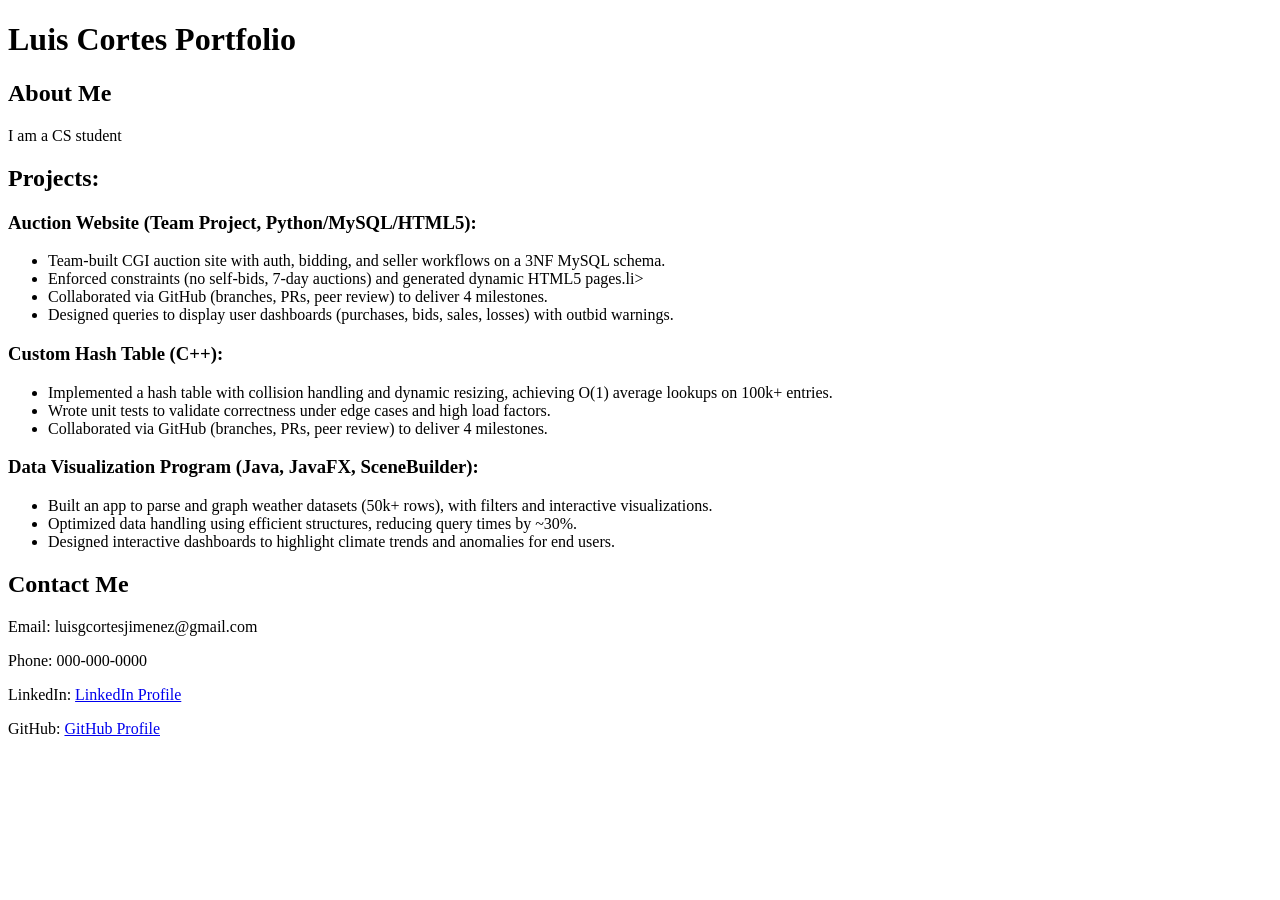
==== index.html @ 553fd43e "Remove README.md file from the repository" ====
<!-- Basic HTML Structure -->
<!DOCTYPE html>
<html lang="en">
  <head>
    <meta charset="UTF-8">
    <meta name="viewport" content="width=device-width, initial-scale=1.0">
    <title>Luis Cortes Portfolio</title>
  </head>
  <body>
    <h1>Luis Cortes Portfolio</h1>
    <h2>About Me</h2>
    <p>I am a CS student</p>
    <!-- Projects -->
    <h2>Projects:</h2>
    <h3>Auction Website (Team Project, Python/MySQL/HTML5):</h3>
    <ul>
        <li>Team-built CGI auction site with auth, bidding, and seller workflows on a 3NF MySQL schema.</li>
        <li>Enforced constraints (no self-bids, 7-day auctions) and generated dynamic HTML5 pages.li>
        <li>Collaborated via GitHub (branches, PRs, peer review) to deliver 4 milestones.</li>
        <li>Designed queries to display user dashboards (purchases, bids, sales, losses) with outbid warnings.</li>
      </ul>

    <h3>Custom Hash Table (C++):</h3>
    <ul>
        <li>Implemented a hash table with collision handling and dynamic resizing, achieving O(1) average lookups on 100k+
            entries.</li>
        <li>Wrote unit tests to validate correctness under edge cases and high load factors.</li>
        <li>Collaborated via GitHub (branches, PRs, peer review) to deliver 4 milestones.</li>
      </ul>
    
    <h3>Data Visualization Program (Java, JavaFX, SceneBuilder):</h3>
    <ul>
        <li>Built an app to parse and graph weather datasets (50k+ rows), with filters and interactive visualizations.</li>
        <li>Optimized data handling using efficient structures, reducing query times by ~30%.</li>
        <li>Designed interactive dashboards to highlight climate trends and anomalies for end users.</li>
      </ul>

    <!-- Contact Information -->
    <h2>Contact Me</h2>
    <p>Email: luisgcortesjimenez@gmail.com</p>
    <p>Phone: 000-000-0000</p>
    <p>LinkedIn: <a href="https://www.linkedin.com/in/luiscortesjimenez">LinkedIn Profile</a></p>
    <p>GitHub: <a href="https://github.com/luiscortesjimenez">GitHub Profile</a></p>
  </body>
</html>
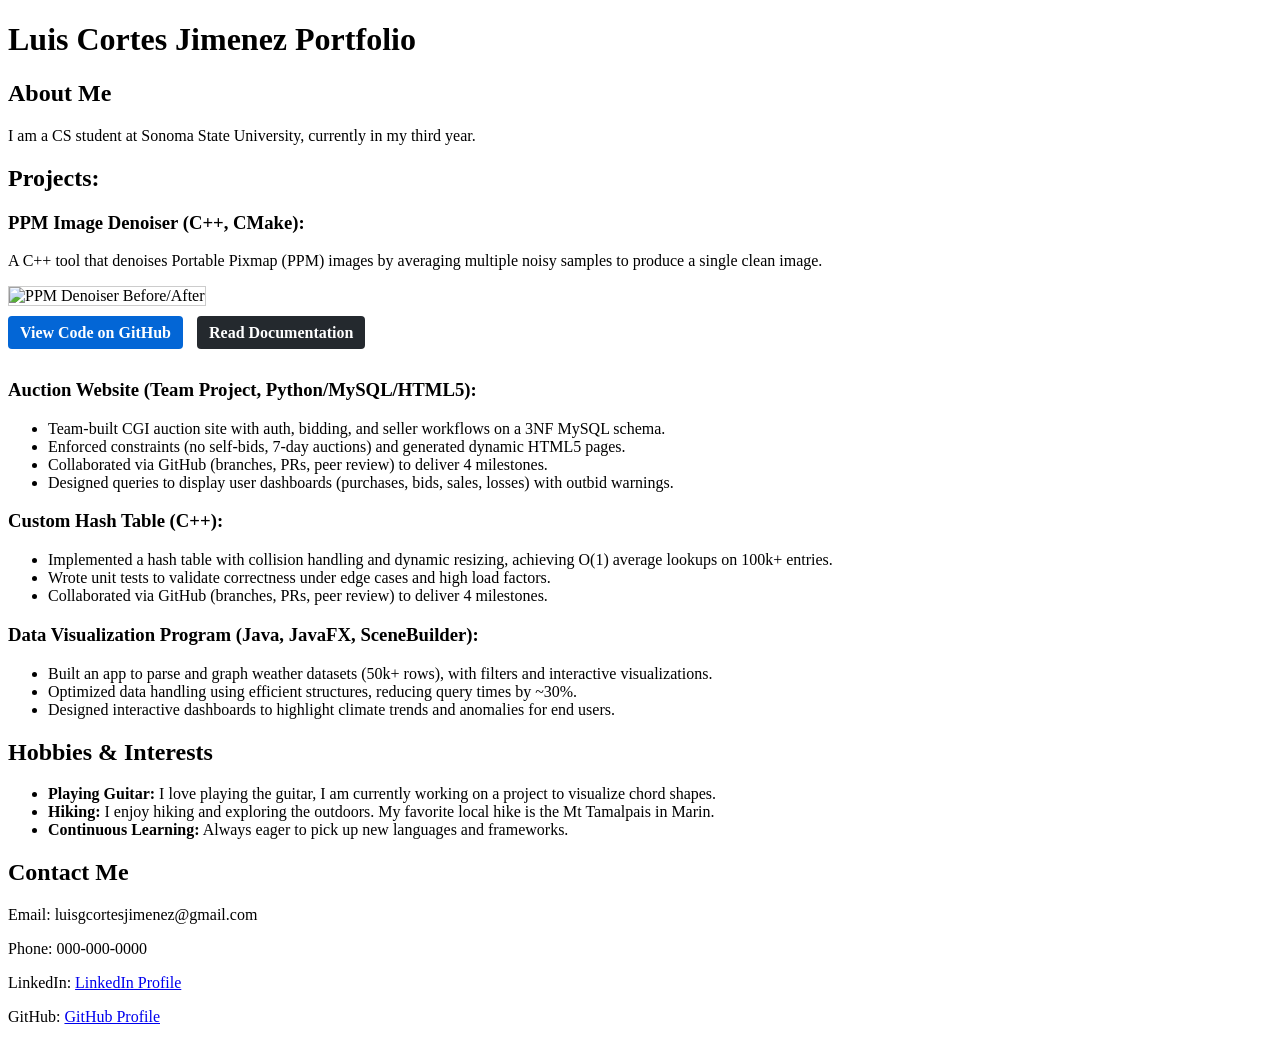
==== commit 9762ee22: "Update index.html" ====
--- a/index.html
+++ b/index.html
@@ -7,15 +7,24 @@
     <title>Luis Cortes Portfolio</title>
   </head>
   <body>
-    <h1>Luis Cortes Portfolio</h1>
+    <h1>Luis Cortes Jimenez Portfolio</h1>
     <h2>About Me</h2>
-    <p>I am a CS student</p>
+    <p>I am a CS student at Sonoma State University, currently in my third year.</p>
     <!-- Projects -->
     <h2>Projects:</h2>
+
+    <h3>PPM Image Denoiser (C++, CMake):</h3>
+    <p>A C++ tool that denoises Portable Pixmap (PPM) images by averaging multiple noisy samples to produce a single clean image.</p>
+    <!-- Placeholder for Before/After screenshot -->
+    <img src="https://via.placeholder.com/400x200?text=Before/After+PPM+Denoiser" alt="PPM Denoiser Before/After" style="max-width: 100%; height: auto; border: 1px solid #ccc;">
+    <br><br>
+    <a href="https://github.com/luiscortesjimenez/PPM_Denoiser" style="padding: 8px 12px; background-color: #0366d6; color: white; text-decoration: none; border-radius: 4px; font-weight: bold;">View Code on GitHub</a>
+    <a href="https://github.com/luiscortesjimenez/PPM_Denoiser#readme" style="padding: 8px 12px; background-color: #24292e; color: white; text-decoration: none; border-radius: 4px; font-weight: bold; margin-left: 10px;">Read Documentation</a>
+    <br><br>
     <h3>Auction Website (Team Project, Python/MySQL/HTML5):</h3>
     <ul>
         <li>Team-built CGI auction site with auth, bidding, and seller workflows on a 3NF MySQL schema.</li>
-        <li>Enforced constraints (no self-bids, 7-day auctions) and generated dynamic HTML5 pages.li>
+        <li>Enforced constraints (no self-bids, 7-day auctions) and generated dynamic HTML5 pages.</li>
         <li>Collaborated via GitHub (branches, PRs, peer review) to deliver 4 milestones.</li>
         <li>Designed queries to display user dashboards (purchases, bids, sales, losses) with outbid warnings.</li>
       </ul>
@@ -35,6 +44,14 @@
         <li>Designed interactive dashboards to highlight climate trends and anomalies for end users.</li>
       </ul>
 
+    <!-- Hobbies & Interests -->
+    <h2>Hobbies & Interests</h2>
+    <ul>
+      <li><strong>Playing Guitar:</strong> I love playing the guitar, I am currently working on a project to visualize chord shapes.</li>
+      <li><strong>Hiking:</strong> I enjoy hiking and exploring the outdoors. My favorite local hike is the Mt Tamalpais in Marin.</li>
+      <li><strong>Continuous Learning:</strong> Always eager to pick up new languages and frameworks.</li>
+    </ul>
+
     <!-- Contact Information -->
     <h2>Contact Me</h2>
     <p>Email: luisgcortesjimenez@gmail.com</p>
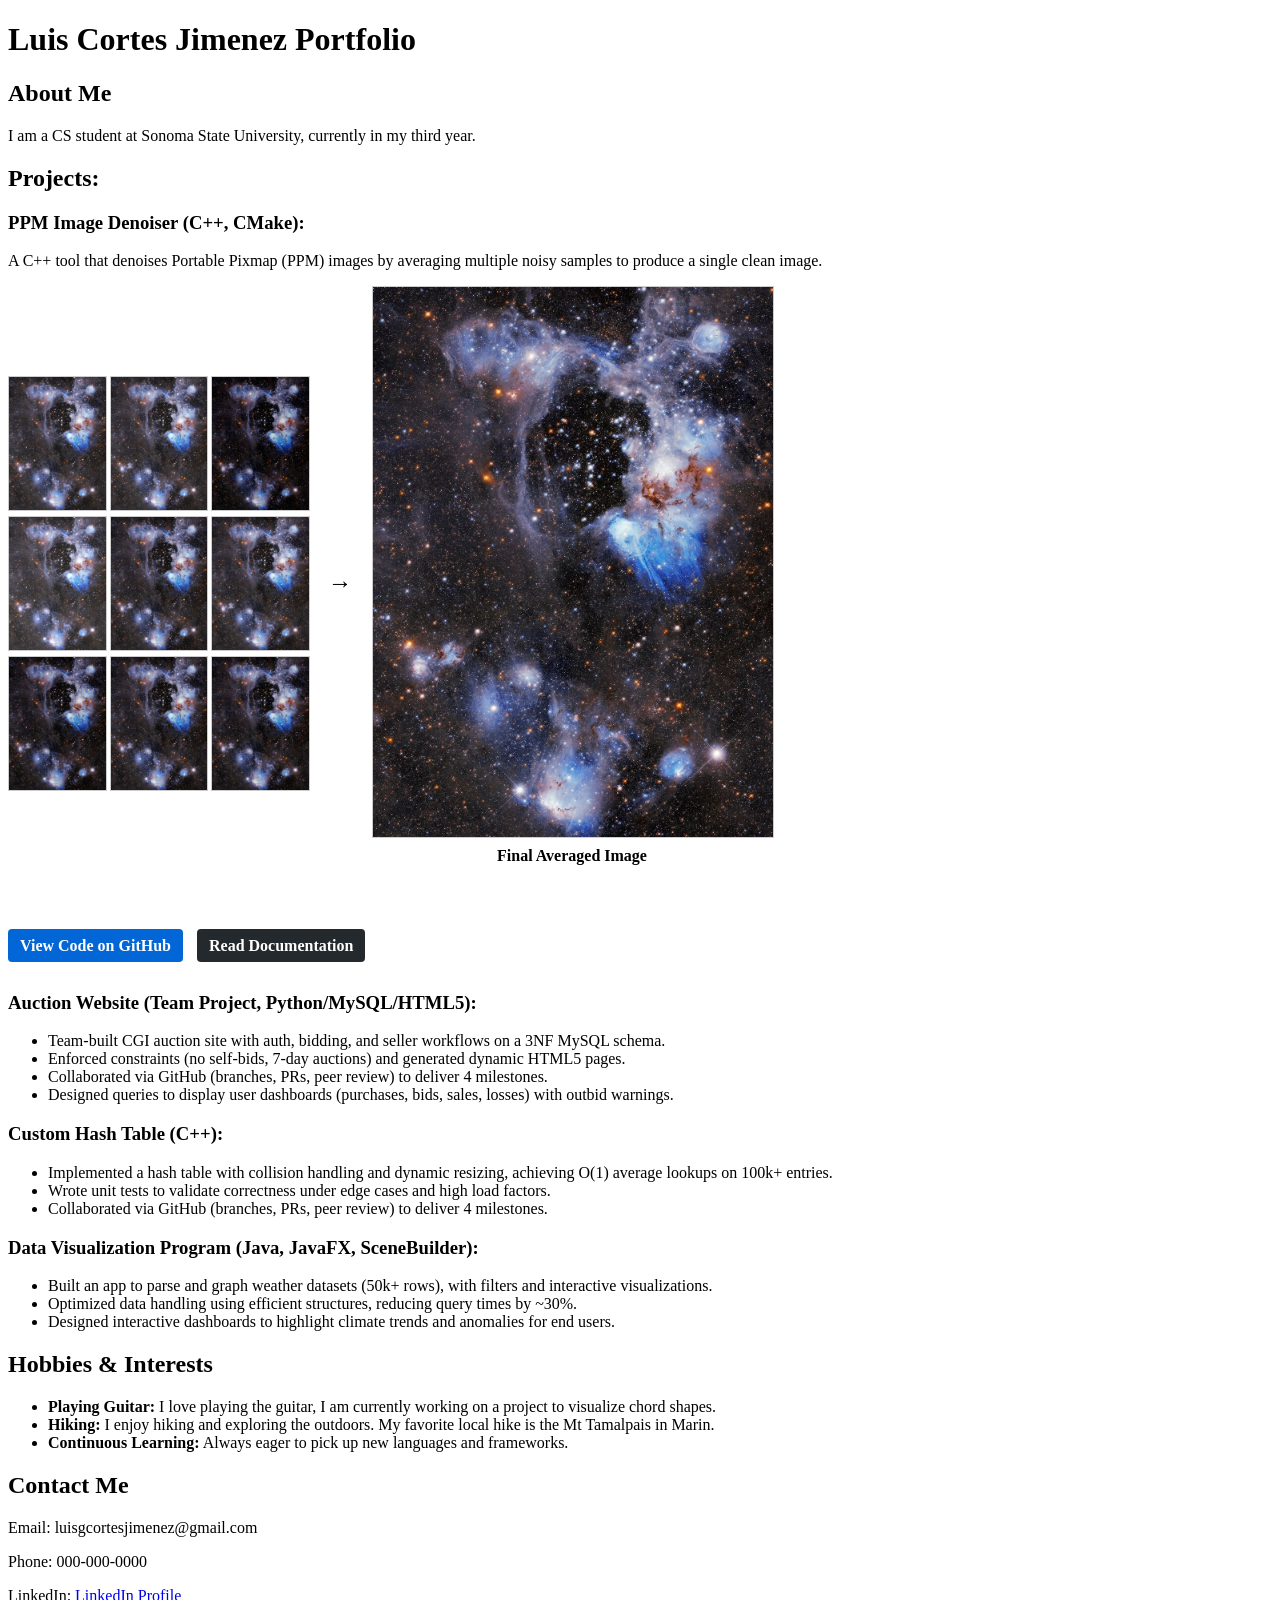
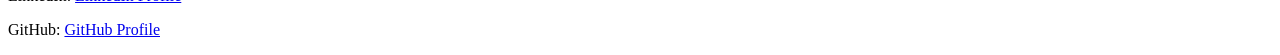
==== commit 68402769: "feat: add visual showcase for PPM Denoiser project" ====
--- a/index.html
+++ b/index.html
@@ -15,8 +15,30 @@
 
     <h3>PPM Image Denoiser (C++, CMake):</h3>
     <p>A C++ tool that denoises Portable Pixmap (PPM) images by averaging multiple noisy samples to produce a single clean image.</p>
-    <!-- Placeholder for Before/After screenshot -->
-    <img src="https://via.placeholder.com/400x200?text=Before/After+PPM+Denoiser" alt="PPM Denoiser Before/After" style="max-width: 100%; height: auto; border: 1px solid #ccc;">
+    <!-- CSS Grid for 9 Noisy Images & 1 Clean Image -->
+    <div style="display: flex; flex-wrap: wrap; gap: 20px; align-items: center; margin-bottom: 20px;">
+      <!-- 3x3 Grid of Noisy Images -->
+      <div style="display: grid; grid-template-columns: repeat(3, 1fr); gap: 5px; max-width: 300px;">
+        <img src="assets/noisy1.png" alt="Noisy 1" style="width: 100%; border: 1px solid #ccc;">
+        <img src="assets/noisy2.png" alt="Noisy 2" style="width: 100%; border: 1px solid #ccc;">
+        <img src="assets/noisy3.png" alt="Noisy 3" style="width: 100%; border: 1px solid #ccc;">
+        <img src="assets/noisy4.png" alt="Noisy 4" style="width: 100%; border: 1px solid #ccc;">
+        <img src="assets/noisy5.png" alt="Noisy 5" style="width: 100%; border: 1px solid #ccc;">
+        <img src="assets/noisy6.png" alt="Noisy 6" style="width: 100%; border: 1px solid #ccc;">
+        <img src="assets/noisy7.png" alt="Noisy 7" style="width: 100%; border: 1px solid #ccc;">
+        <img src="assets/noisy8.png" alt="Noisy 8" style="width: 100%; border: 1px solid #ccc;">
+        <img src="assets/noisy9.png" alt="Noisy 9" style="width: 100%; border: 1px solid #ccc;">
+      </div>
+      
+      <!-- Arrow indicating process -->
+      <div style="font-size: 24px; font-weight: bold;">&#8594;</div>
+
+      <!-- Final Clean Image -->
+      <div style="max-width: 400px; text-align: center;">
+        <img src="assets/clean.png" alt="Final Clean Image" style="width: 100%; border: 1px solid #ccc;">
+        <p style="margin-top: 5px; font-weight: bold;">Final Averaged Image</p>
+      </div>
+    </div>
     <br><br>
     <a href="https://github.com/luiscortesjimenez/PPM_Denoiser" style="padding: 8px 12px; background-color: #0366d6; color: white; text-decoration: none; border-radius: 4px; font-weight: bold;">View Code on GitHub</a>
     <a href="https://github.com/luiscortesjimenez/PPM_Denoiser#readme" style="padding: 8px 12px; background-color: #24292e; color: white; text-decoration: none; border-radius: 4px; font-weight: bold; margin-left: 10px;">Read Documentation</a>
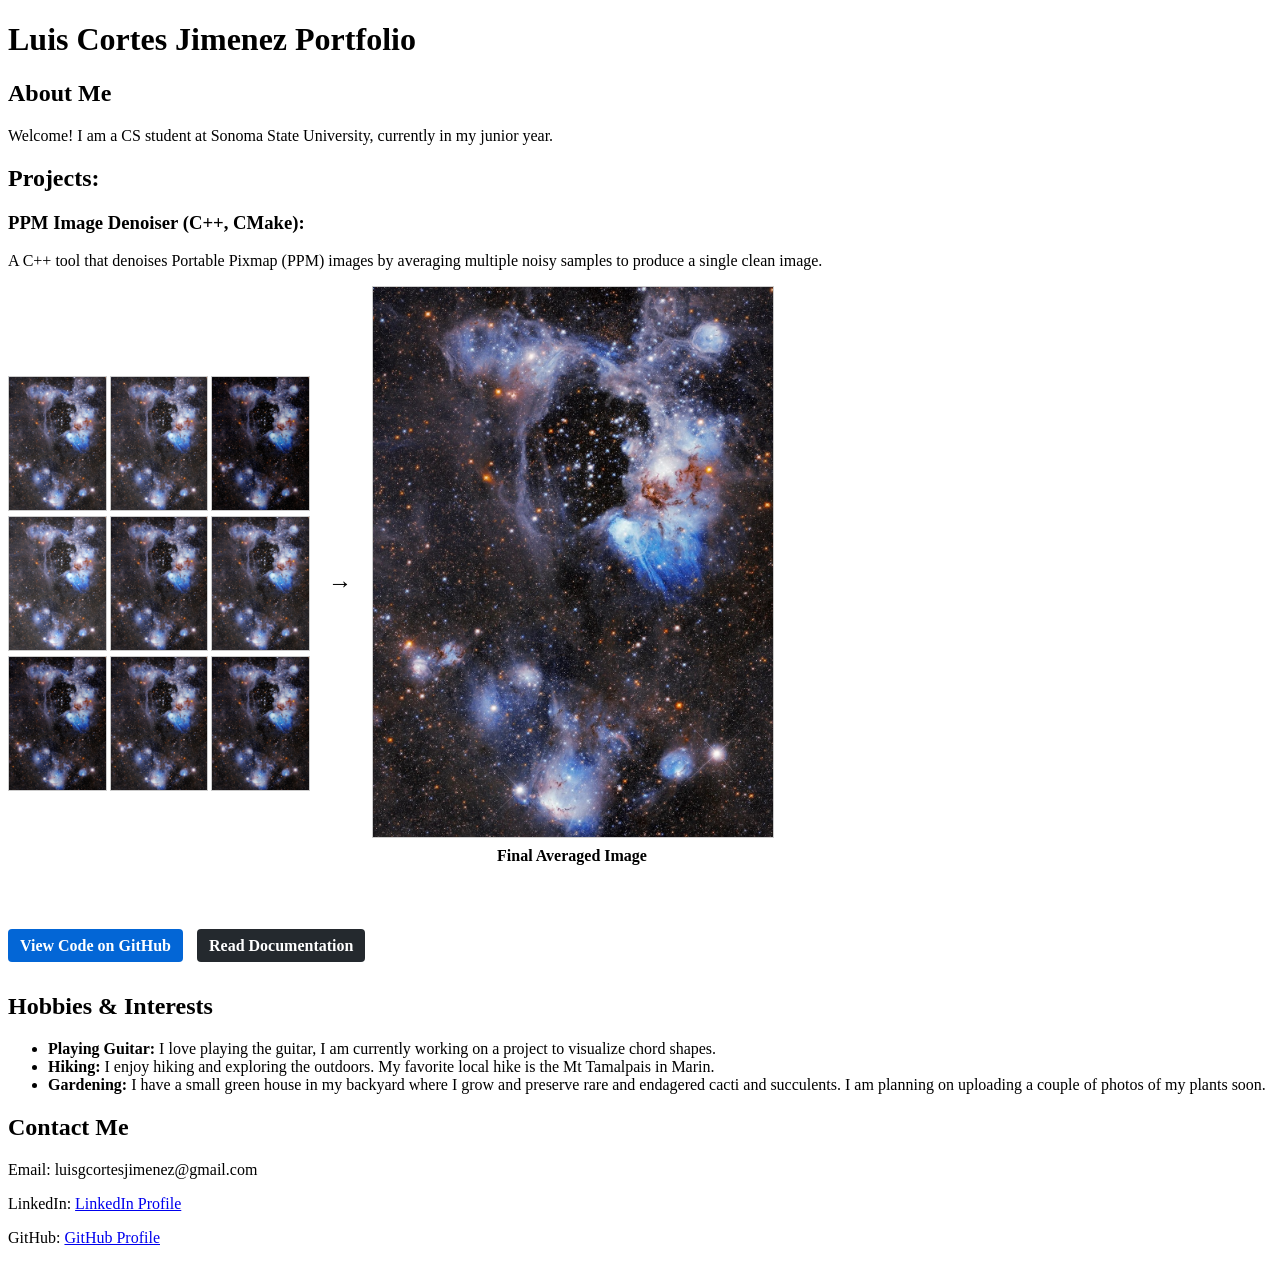
==== commit 6756b128: "refactor: remove legacy projects and streamline portfolio focus" ====
--- a/index.html
+++ b/index.html
@@ -9,7 +9,7 @@
   <body>
     <h1>Luis Cortes Jimenez Portfolio</h1>
     <h2>About Me</h2>
-    <p>I am a CS student at Sonoma State University, currently in my third year.</p>
+    <p>Welcome! I am a CS student at Sonoma State University, currently in my junior year.</p>
     <!-- Projects -->
     <h2>Projects:</h2>
 
@@ -43,41 +43,18 @@
     <a href="https://github.com/luiscortesjimenez/PPM_Denoiser" style="padding: 8px 12px; background-color: #0366d6; color: white; text-decoration: none; border-radius: 4px; font-weight: bold;">View Code on GitHub</a>
     <a href="https://github.com/luiscortesjimenez/PPM_Denoiser#readme" style="padding: 8px 12px; background-color: #24292e; color: white; text-decoration: none; border-radius: 4px; font-weight: bold; margin-left: 10px;">Read Documentation</a>
     <br><br>
-    <h3>Auction Website (Team Project, Python/MySQL/HTML5):</h3>
-    <ul>
-        <li>Team-built CGI auction site with auth, bidding, and seller workflows on a 3NF MySQL schema.</li>
-        <li>Enforced constraints (no self-bids, 7-day auctions) and generated dynamic HTML5 pages.</li>
-        <li>Collaborated via GitHub (branches, PRs, peer review) to deliver 4 milestones.</li>
-        <li>Designed queries to display user dashboards (purchases, bids, sales, losses) with outbid warnings.</li>
-      </ul>
-
-    <h3>Custom Hash Table (C++):</h3>
-    <ul>
-        <li>Implemented a hash table with collision handling and dynamic resizing, achieving O(1) average lookups on 100k+
-            entries.</li>
-        <li>Wrote unit tests to validate correctness under edge cases and high load factors.</li>
-        <li>Collaborated via GitHub (branches, PRs, peer review) to deliver 4 milestones.</li>
-      </ul>
-    
-    <h3>Data Visualization Program (Java, JavaFX, SceneBuilder):</h3>
-    <ul>
-        <li>Built an app to parse and graph weather datasets (50k+ rows), with filters and interactive visualizations.</li>
-        <li>Optimized data handling using efficient structures, reducing query times by ~30%.</li>
-        <li>Designed interactive dashboards to highlight climate trends and anomalies for end users.</li>
-      </ul>
 
     <!-- Hobbies & Interests -->
     <h2>Hobbies & Interests</h2>
     <ul>
       <li><strong>Playing Guitar:</strong> I love playing the guitar, I am currently working on a project to visualize chord shapes.</li>
       <li><strong>Hiking:</strong> I enjoy hiking and exploring the outdoors. My favorite local hike is the Mt Tamalpais in Marin.</li>
-      <li><strong>Continuous Learning:</strong> Always eager to pick up new languages and frameworks.</li>
+      <li><strong>Gardening:</strong> I have a small green house in my backyard where I grow and preserve rare and endagered cacti and succulents. I am planning on uploading a couple of photos of my plants soon.</li>
     </ul>
 
     <!-- Contact Information -->
     <h2>Contact Me</h2>
     <p>Email: luisgcortesjimenez@gmail.com</p>
-    <p>Phone: 000-000-0000</p>
     <p>LinkedIn: <a href="https://www.linkedin.com/in/luiscortesjimenez">LinkedIn Profile</a></p>
     <p>GitHub: <a href="https://github.com/luiscortesjimenez">GitHub Profile</a></p>
   </body>
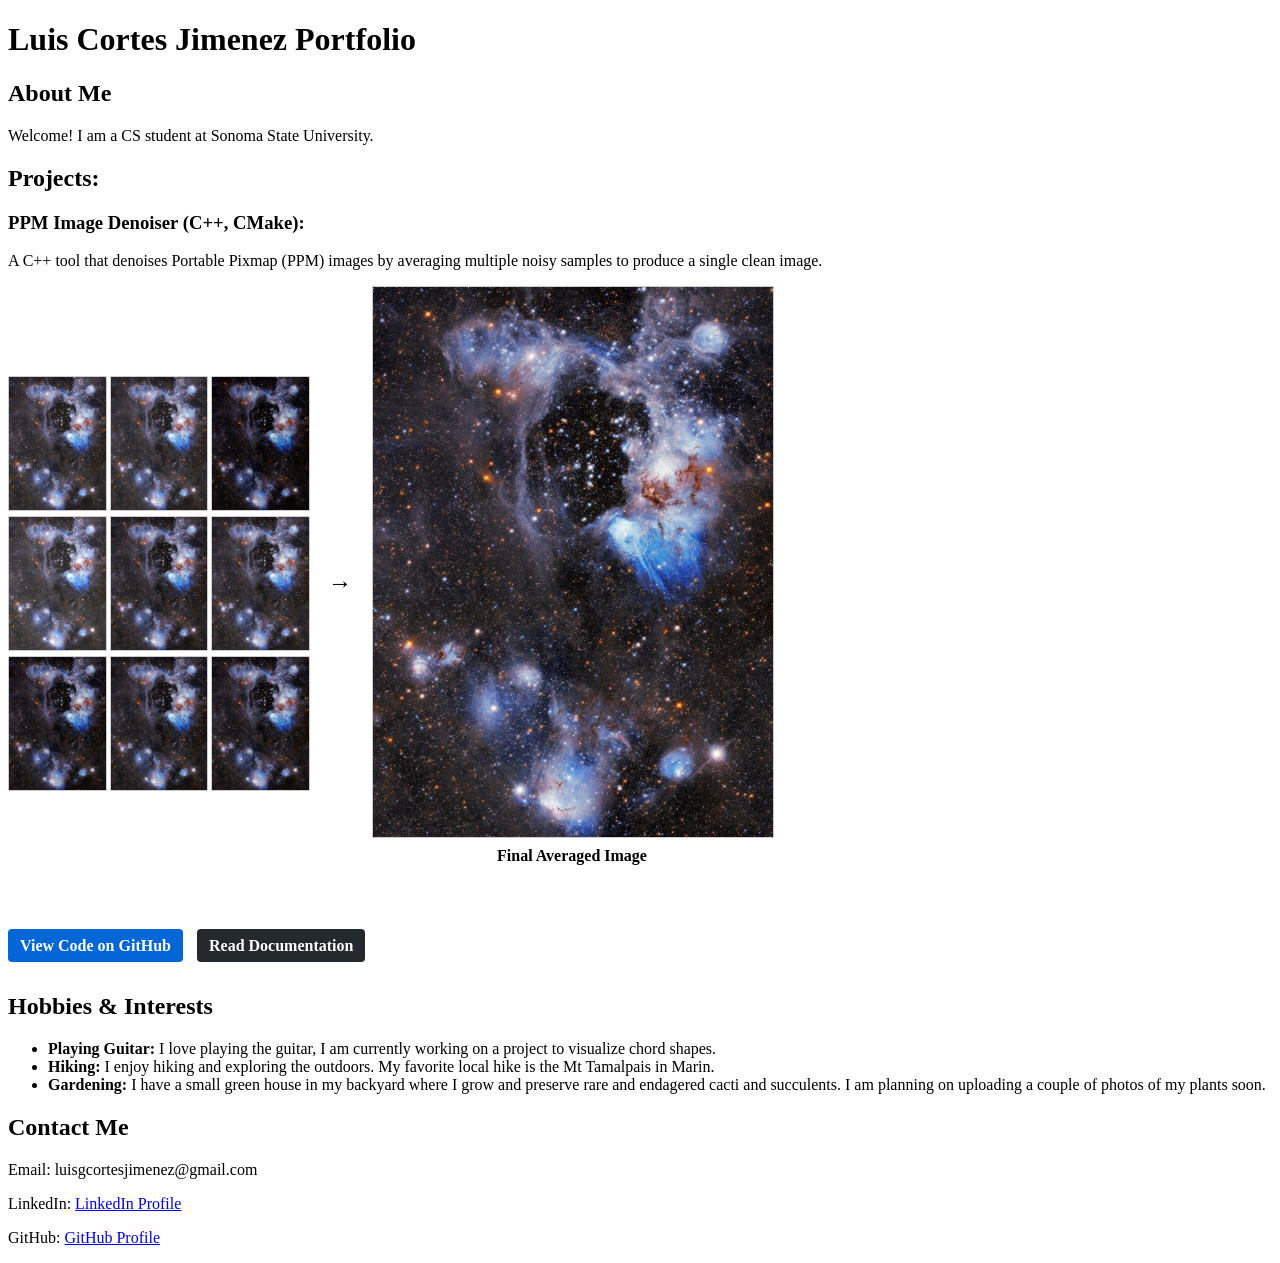
==== commit 35286e70: "docs: update personal bio" ====
--- a/index.html
+++ b/index.html
@@ -9,7 +9,7 @@
   <body>
     <h1>Luis Cortes Jimenez Portfolio</h1>
     <h2>About Me</h2>
-    <p>Welcome! I am a CS student at Sonoma State University, currently in my junior year.</p>
+    <p>Welcome! I am a CS student at Sonoma State University.</p>
     <!-- Projects -->
     <h2>Projects:</h2>
 
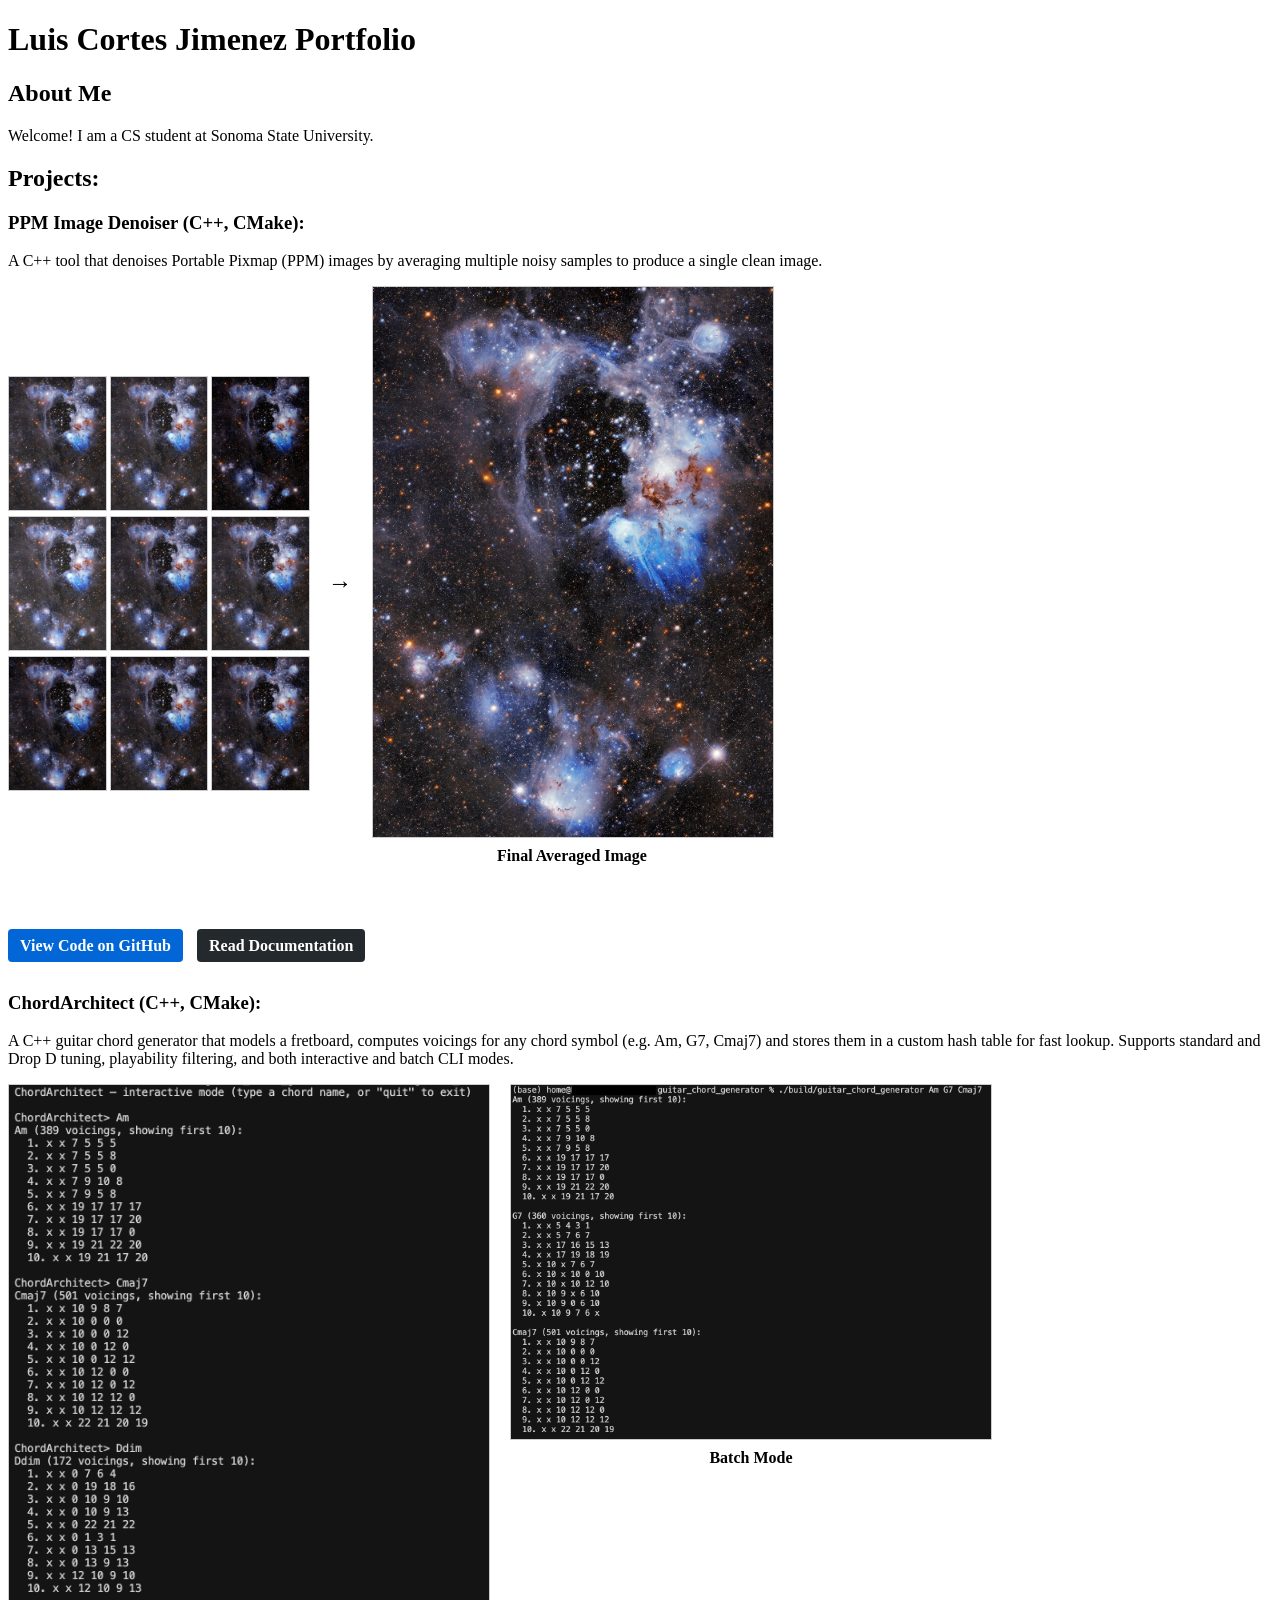
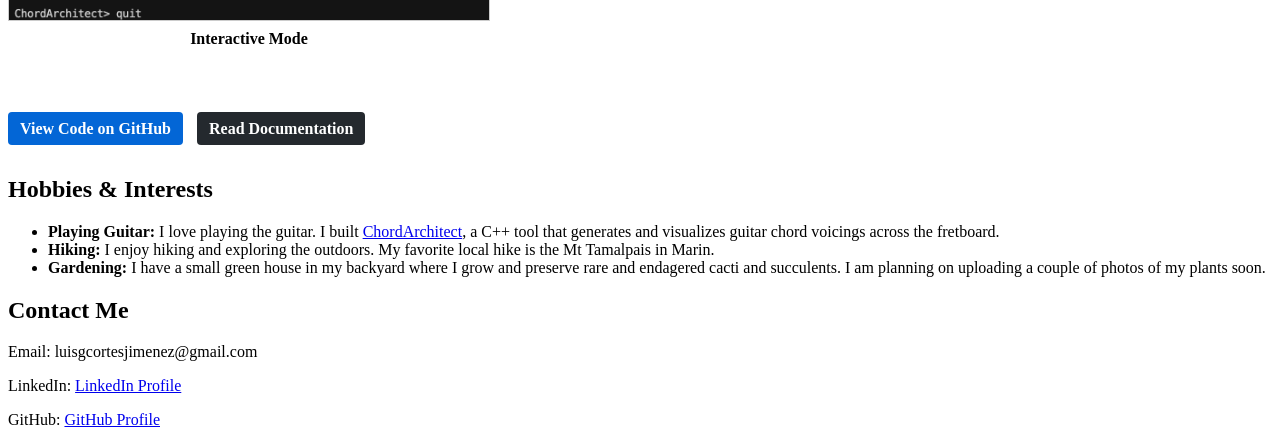
==== commit 831a905c: "Add ChordArchitect project section to portfolio" ====
--- a/index.html
+++ b/index.html
@@ -44,10 +44,27 @@
     <a href="https://github.com/luiscortesjimenez/PPM_Denoiser#readme" style="padding: 8px 12px; background-color: #24292e; color: white; text-decoration: none; border-radius: 4px; font-weight: bold; margin-left: 10px;">Read Documentation</a>
     <br><br>
 
+    <h3>ChordArchitect (C++, CMake):</h3>
+    <p>A C++ guitar chord generator that models a fretboard, computes voicings for any chord symbol (e.g. Am, G7, Cmaj7) and stores them in a custom hash table for fast lookup. Supports standard and Drop D tuning, playability filtering, and both interactive and batch CLI modes.</p>
+    <div style="display: flex; flex-wrap: wrap; gap: 20px; align-items: flex-start; margin-bottom: 20px;">
+      <div style="text-align: center;">
+        <img src="assets/chord_repl.png" alt="Interactive REPL session" style="max-width: 480px; width: 100%; border: 1px solid #ccc;">
+        <p style="margin-top: 5px; font-weight: bold;">Interactive Mode</p>
+      </div>
+      <div style="text-align: center;">
+        <img src="assets/chord_batch.png" alt="Batch mode with multiple chords" style="max-width: 480px; width: 100%; border: 1px solid #ccc;">
+        <p style="margin-top: 5px; font-weight: bold;">Batch Mode</p>
+      </div>
+    </div>
+    <br><br>
+    <a href="https://github.com/luiscortesjimenez/guitar_chord_generator" style="padding: 8px 12px; background-color: #0366d6; color: white; text-decoration: none; border-radius: 4px; font-weight: bold;">View Code on GitHub</a>
+    <a href="https://github.com/luiscortesjimenez/guitar_chord_generator#readme" style="padding: 8px 12px; background-color: #24292e; color: white; text-decoration: none; border-radius: 4px; font-weight: bold; margin-left: 10px;">Read Documentation</a>
+    <br><br>
+
     <!-- Hobbies & Interests -->
     <h2>Hobbies & Interests</h2>
     <ul>
-      <li><strong>Playing Guitar:</strong> I love playing the guitar, I am currently working on a project to visualize chord shapes.</li>
+      <li><strong>Playing Guitar:</strong> I love playing the guitar. I built <a href="https://github.com/luiscortesjimenez/guitar_chord_generator">ChordArchitect</a>, a C++ tool that generates and visualizes guitar chord voicings across the fretboard.</li>
       <li><strong>Hiking:</strong> I enjoy hiking and exploring the outdoors. My favorite local hike is the Mt Tamalpais in Marin.</li>
       <li><strong>Gardening:</strong> I have a small green house in my backyard where I grow and preserve rare and endagered cacti and succulents. I am planning on uploading a couple of photos of my plants soon.</li>
     </ul>
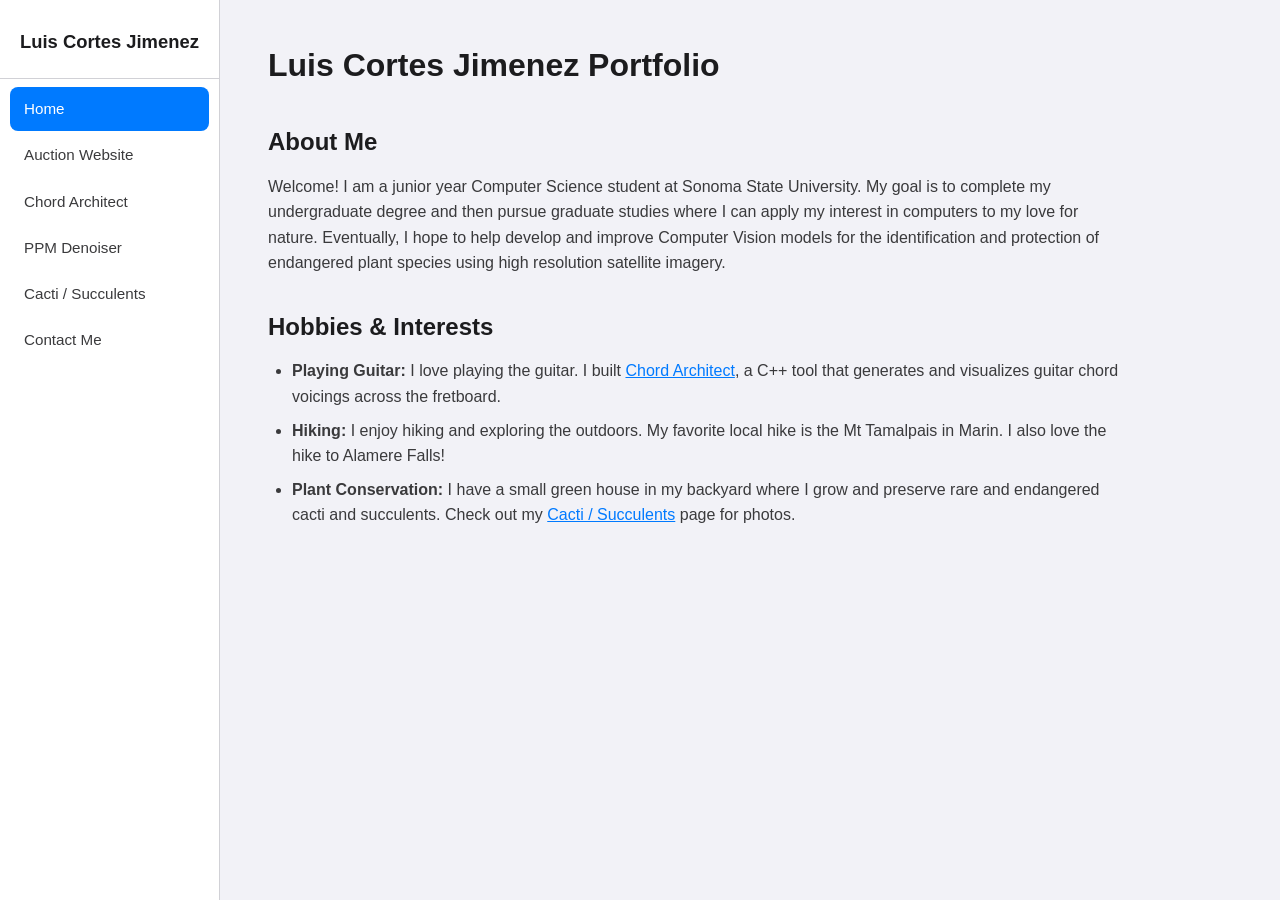
==== commit 50e12b7b: "Add multi-page layout with sidebar nav, auction project, and theme" ====
--- a/index.html
+++ b/index.html
@@ -1,78 +1,36 @@
-<!-- Basic HTML Structure -->
 <!DOCTYPE html>
 <html lang="en">
   <head>
     <meta charset="UTF-8">
     <meta name="viewport" content="width=device-width, initial-scale=1.0">
     <title>Luis Cortes Portfolio</title>
+    <link rel="stylesheet" href="style.css">
   </head>
   <body>
-    <h1>Luis Cortes Jimenez Portfolio</h1>
-    <h2>About Me</h2>
-    <p>Welcome! I am a CS student at Sonoma State University.</p>
-    <!-- Projects -->
-    <h2>Projects:</h2>
+    <aside class="sidebar">
+      <div class="sidebar-header">Luis Cortes Jimenez</div>
+      <nav>
+        <a href="index.html" class="active">Home</a>
+        <a href="auction-website.html">Auction Website</a>
+        <a href="chordarchitect.html">Chord Architect</a>
+        <a href="ppm-denoiser.html">PPM Denoiser</a>
+        <a href="cacti.html">Cacti / Succulents</a>
+        <a href="contact.html">Contact Me</a>
+      </nav>
+    </aside>
 
-    <h3>PPM Image Denoiser (C++, CMake):</h3>
-    <p>A C++ tool that denoises Portable Pixmap (PPM) images by averaging multiple noisy samples to produce a single clean image.</p>
-    <!-- CSS Grid for 9 Noisy Images & 1 Clean Image -->
-    <div style="display: flex; flex-wrap: wrap; gap: 20px; align-items: center; margin-bottom: 20px;">
-      <!-- 3x3 Grid of Noisy Images -->
-      <div style="display: grid; grid-template-columns: repeat(3, 1fr); gap: 5px; max-width: 300px;">
-        <img src="assets/noisy1.png" alt="Noisy 1" style="width: 100%; border: 1px solid #ccc;">
-        <img src="assets/noisy2.png" alt="Noisy 2" style="width: 100%; border: 1px solid #ccc;">
-        <img src="assets/noisy3.png" alt="Noisy 3" style="width: 100%; border: 1px solid #ccc;">
-        <img src="assets/noisy4.png" alt="Noisy 4" style="width: 100%; border: 1px solid #ccc;">
-        <img src="assets/noisy5.png" alt="Noisy 5" style="width: 100%; border: 1px solid #ccc;">
-        <img src="assets/noisy6.png" alt="Noisy 6" style="width: 100%; border: 1px solid #ccc;">
-        <img src="assets/noisy7.png" alt="Noisy 7" style="width: 100%; border: 1px solid #ccc;">
-        <img src="assets/noisy8.png" alt="Noisy 8" style="width: 100%; border: 1px solid #ccc;">
-        <img src="assets/noisy9.png" alt="Noisy 9" style="width: 100%; border: 1px solid #ccc;">
-      </div>
-      
-      <!-- Arrow indicating process -->
-      <div style="font-size: 24px; font-weight: bold;">&#8594;</div>
+    <main class="main-content">
+      <h1>Luis Cortes Jimenez Portfolio</h1>
 
-      <!-- Final Clean Image -->
-      <div style="max-width: 400px; text-align: center;">
-        <img src="assets/clean.png" alt="Final Clean Image" style="width: 100%; border: 1px solid #ccc;">
-        <p style="margin-top: 5px; font-weight: bold;">Final Averaged Image</p>
-      </div>
-    </div>
-    <br><br>
-    <a href="https://github.com/luiscortesjimenez/PPM_Denoiser" style="padding: 8px 12px; background-color: #0366d6; color: white; text-decoration: none; border-radius: 4px; font-weight: bold;">View Code on GitHub</a>
-    <a href="https://github.com/luiscortesjimenez/PPM_Denoiser#readme" style="padding: 8px 12px; background-color: #24292e; color: white; text-decoration: none; border-radius: 4px; font-weight: bold; margin-left: 10px;">Read Documentation</a>
-    <br><br>
+      <h2>About Me</h2>
+      <p>Welcome! I am a junior year Computer Science student at Sonoma State University. My goal is to complete my undergraduate degree and then pursue graduate studies where I can apply my interest in computers to my love for nature. Eventually, I hope to help develop and improve Computer Vision models for the identification and protection of endangered plant species using high resolution satellite imagery. </p>
 
-    <h3>ChordArchitect (C++, CMake):</h3>
-    <p>A C++ guitar chord generator that models a fretboard, computes voicings for any chord symbol (e.g. Am, G7, Cmaj7) and stores them in a custom hash table for fast lookup. Supports standard and Drop D tuning, playability filtering, and both interactive and batch CLI modes.</p>
-    <div style="display: flex; flex-wrap: wrap; gap: 20px; align-items: flex-start; margin-bottom: 20px;">
-      <div style="text-align: center;">
-        <img src="assets/chord_repl.png" alt="Interactive REPL session" style="max-width: 480px; width: 100%; border: 1px solid #ccc;">
-        <p style="margin-top: 5px; font-weight: bold;">Interactive Mode</p>
-      </div>
-      <div style="text-align: center;">
-        <img src="assets/chord_batch.png" alt="Batch mode with multiple chords" style="max-width: 480px; width: 100%; border: 1px solid #ccc;">
-        <p style="margin-top: 5px; font-weight: bold;">Batch Mode</p>
-      </div>
-    </div>
-    <br><br>
-    <a href="https://github.com/luiscortesjimenez/guitar_chord_generator" style="padding: 8px 12px; background-color: #0366d6; color: white; text-decoration: none; border-radius: 4px; font-weight: bold;">View Code on GitHub</a>
-    <a href="https://github.com/luiscortesjimenez/guitar_chord_generator#readme" style="padding: 8px 12px; background-color: #24292e; color: white; text-decoration: none; border-radius: 4px; font-weight: bold; margin-left: 10px;">Read Documentation</a>
-    <br><br>
-
-    <!-- Hobbies & Interests -->
-    <h2>Hobbies & Interests</h2>
-    <ul>
-      <li><strong>Playing Guitar:</strong> I love playing the guitar. I built <a href="https://github.com/luiscortesjimenez/guitar_chord_generator">ChordArchitect</a>, a C++ tool that generates and visualizes guitar chord voicings across the fretboard.</li>
-      <li><strong>Hiking:</strong> I enjoy hiking and exploring the outdoors. My favorite local hike is the Mt Tamalpais in Marin.</li>
-      <li><strong>Gardening:</strong> I have a small green house in my backyard where I grow and preserve rare and endagered cacti and succulents. I am planning on uploading a couple of photos of my plants soon.</li>
-    </ul>
-
-    <!-- Contact Information -->
-    <h2>Contact Me</h2>
-    <p>Email: luisgcortesjimenez@gmail.com</p>
-    <p>LinkedIn: <a href="https://www.linkedin.com/in/luiscortesjimenez">LinkedIn Profile</a></p>
-    <p>GitHub: <a href="https://github.com/luiscortesjimenez">GitHub Profile</a></p>
+      <h2>Hobbies &amp; Interests</h2>
+      <ul>
+        <li><strong>Playing Guitar:</strong> I love playing the guitar. I built <a href="https://github.com/luiscortesjimenez/guitar_chord_generator">Chord Architect</a>, a C++ tool that generates and visualizes guitar chord voicings across the fretboard.</li>
+        <li><strong>Hiking:</strong> I enjoy hiking and exploring the outdoors. My favorite local hike is the Mt Tamalpais in Marin. I also love the hike to Alamere Falls!</li>
+        <li><strong>Plant Conservation:</strong> I have a small green house in my backyard where I grow and preserve rare and endangered cacti and succulents. Check out my <a href="cacti.html">Cacti / Succulents</a> page for photos.</li>
+      </ul>
+    </main>
   </body>
-</html>+</html>
--- a/style.css
+++ b/style.css
@@ -0,0 +1,337 @@
+* {
+  margin: 0;
+  padding: 0;
+  box-sizing: border-box;
+}
+
+body {
+  font-family: -apple-system, BlinkMacSystemFont, "Segoe UI", Helvetica, Arial, sans-serif;
+  line-height: 1.6;
+  color: #1c1c1e;
+  background: #f2f2f7;
+}
+
+/* ── Sidebar ── */
+
+.sidebar {
+  position: fixed;
+  top: 0;
+  left: 0;
+  width: 220px;
+  height: 100vh;
+  background: #ffffff;
+  color: #1c1c1e;
+  display: flex;
+  flex-direction: column;
+  padding: 30px 0;
+  overflow-y: auto;
+  border-right: 1px solid #d1d1d6;
+}
+
+.sidebar-header {
+  padding: 0 20px 24px;
+  font-size: 1.15rem;
+  font-weight: 700;
+  line-height: 1.3;
+  border-bottom: 1px solid #d1d1d6;
+  color: #1c1c1e;
+}
+
+.sidebar nav {
+  display: flex;
+  flex-direction: column;
+  padding: 8px 10px 0;
+}
+
+.sidebar nav a {
+  display: block;
+  padding: 10px 14px;
+  color: #3a3a3c;
+  text-decoration: none;
+  font-size: 0.95rem;
+  border-radius: 8px;
+  margin-bottom: 2px;
+  transition: background 0.15s, color 0.15s;
+}
+
+.sidebar nav a:hover {
+  background: #e5e5ea;
+  color: #1c1c1e;
+}
+
+.sidebar nav a.active {
+  background: #007aff;
+  color: #fff;
+}
+
+/* ── Main content ── */
+
+.main-content {
+  margin-left: 220px;
+  padding: 40px 48px;
+  max-width: 960px;
+}
+
+.main-content h1 {
+  margin-bottom: 8px;
+  color: #1c1c1e;
+}
+
+.main-content h2 {
+  margin-top: 32px;
+  margin-bottom: 12px;
+  color: #1c1c1e;
+}
+
+.main-content h3 {
+  margin-top: 24px;
+  margin-bottom: 8px;
+}
+
+.main-content p {
+  margin-bottom: 16px;
+  color: #3a3a3c;
+}
+
+.main-content ul {
+  margin-left: 24px;
+  margin-bottom: 16px;
+}
+
+.main-content li {
+  margin-bottom: 8px;
+  color: #3a3a3c;
+}
+
+.main-content a {
+  color: #007aff;
+}
+
+/* ── Project screenshot layouts ── */
+
+.project-demo {
+  display: flex;
+  flex-wrap: wrap;
+  gap: 20px;
+  align-items: center;
+  margin-bottom: 20px;
+}
+
+.noisy-grid {
+  display: grid;
+  grid-template-columns: repeat(3, 1fr);
+  gap: 5px;
+  max-width: 300px;
+}
+
+.noisy-grid img {
+  width: 100%;
+  border: 1px solid #d1d1d6;
+  border-radius: 6px;
+}
+
+.demo-arrow {
+  font-size: 24px;
+  font-weight: bold;
+  color: #8e8e93;
+}
+
+.clean-image {
+  max-width: 400px;
+  text-align: center;
+}
+
+.clean-image img {
+  width: 100%;
+  border: 1px solid #d1d1d6;
+  border-radius: 6px;
+}
+
+.clean-image p {
+  margin-top: 5px;
+  font-weight: 600;
+  color: #3a3a3c;
+}
+
+.chord-screenshots {
+  display: flex;
+  flex-wrap: wrap;
+  gap: 20px;
+  align-items: flex-start;
+  margin-bottom: 20px;
+}
+
+.chord-screenshots .screenshot {
+  text-align: center;
+}
+
+.chord-screenshots img {
+  max-width: 480px;
+  width: 100%;
+  border: 1px solid #d1d1d6;
+  border-radius: 6px;
+}
+
+.chord-screenshots .screenshot p {
+  margin-top: 5px;
+  font-weight: 600;
+  color: #3a3a3c;
+}
+
+/* ── Generic project screenshot row ── */
+
+.project-screenshots {
+  margin-bottom: 20px;
+}
+
+.screenshot-row {
+  display: flex;
+  flex-wrap: wrap;
+  gap: 20px;
+  align-items: flex-start;
+}
+
+.screenshot-row .screenshot {
+  text-align: center;
+}
+
+.screenshot-row .screenshot img {
+  max-width: 420px;
+  width: 100%;
+  border: 1px solid #d1d1d6;
+  border-radius: 6px;
+}
+
+.screenshot-row .screenshot p {
+  margin-top: 5px;
+  font-weight: 600;
+  color: #3a3a3c;
+}
+
+/* ── 2-column screenshot grid ── */
+
+.screenshot-grid {
+  display: grid;
+  grid-template-columns: repeat(2, 1fr);
+  gap: 20px;
+  max-width: 1000px;
+}
+
+.screenshot-grid .screenshot {
+  text-align: center;
+}
+
+.screenshot-grid .screenshot img {
+  max-width: 480px;
+  width: 100%;
+  border: 1px solid #d1d1d6;
+  border-radius: 6px;
+}
+
+.screenshot-grid .screenshot p {
+  margin-top: 5px;
+  font-weight: 600;
+  color: #3a3a3c;
+}
+
+/* ── Buttons ── */
+
+.btn {
+  display: inline-block;
+  padding: 10px 16px;
+  color: #1c1c1e;
+  text-decoration: none;
+  border-radius: 8px;
+  font-weight: 600;
+  font-size: 0.9rem;
+  background-color: #ffffff;
+  border: 1.5px solid #c7c7cc;
+  transition: background 0.15s, border-color 0.15s;
+}
+
+.btn + .btn {
+  margin-left: 10px;
+}
+
+.btn:hover {
+  background-color: #e5e5ea;
+  border-color: #aeaeb2;
+}
+
+.btn-group {
+  margin: 24px 0;
+}
+
+/* ── Cacti gallery placeholder ── */
+
+.gallery-grid {
+  display: grid;
+  grid-template-columns: repeat(4, 1fr);
+  gap: 16px;
+  margin-top: 16px;
+}
+
+.gallery-item {
+  display: flex;
+  flex-direction: column;
+  background: #fff;
+  border: 1px solid #d1d1d6;
+  border-radius: 10px;
+  overflow: hidden;
+}
+
+.gallery-item img {
+  width: 100%;
+  display: block;
+}
+
+.gallery-item figcaption {
+  padding: 8px 10px;
+  font-size: 0.8rem;
+  font-style: italic;
+  color: #636366;
+  border-top: 1px solid #e5e5ea;
+  text-align: center;
+}
+
+/* ── Contact ── */
+
+.contact-info p {
+  margin-bottom: 10px;
+}
+
+/* ── Responsive: sidebar → top bar ── */
+
+@media (max-width: 768px) {
+  .sidebar {
+    position: relative;
+    width: 100%;
+    height: auto;
+    flex-direction: column;
+    padding: 16px 0;
+    border-right: none;
+    border-bottom: 1px solid #d1d1d6;
+  }
+
+  .sidebar-header {
+    padding: 0 16px 12px;
+    border-bottom: 1px solid #d1d1d6;
+  }
+
+  .sidebar nav {
+    flex-direction: row;
+    flex-wrap: wrap;
+    padding: 8px 8px 0;
+  }
+
+  .sidebar nav a {
+    padding: 8px 14px;
+    font-size: 0.9rem;
+    margin-bottom: 4px;
+  }
+
+  .main-content {
+    margin-left: 0;
+    padding: 24px 20px;
+  }
+}
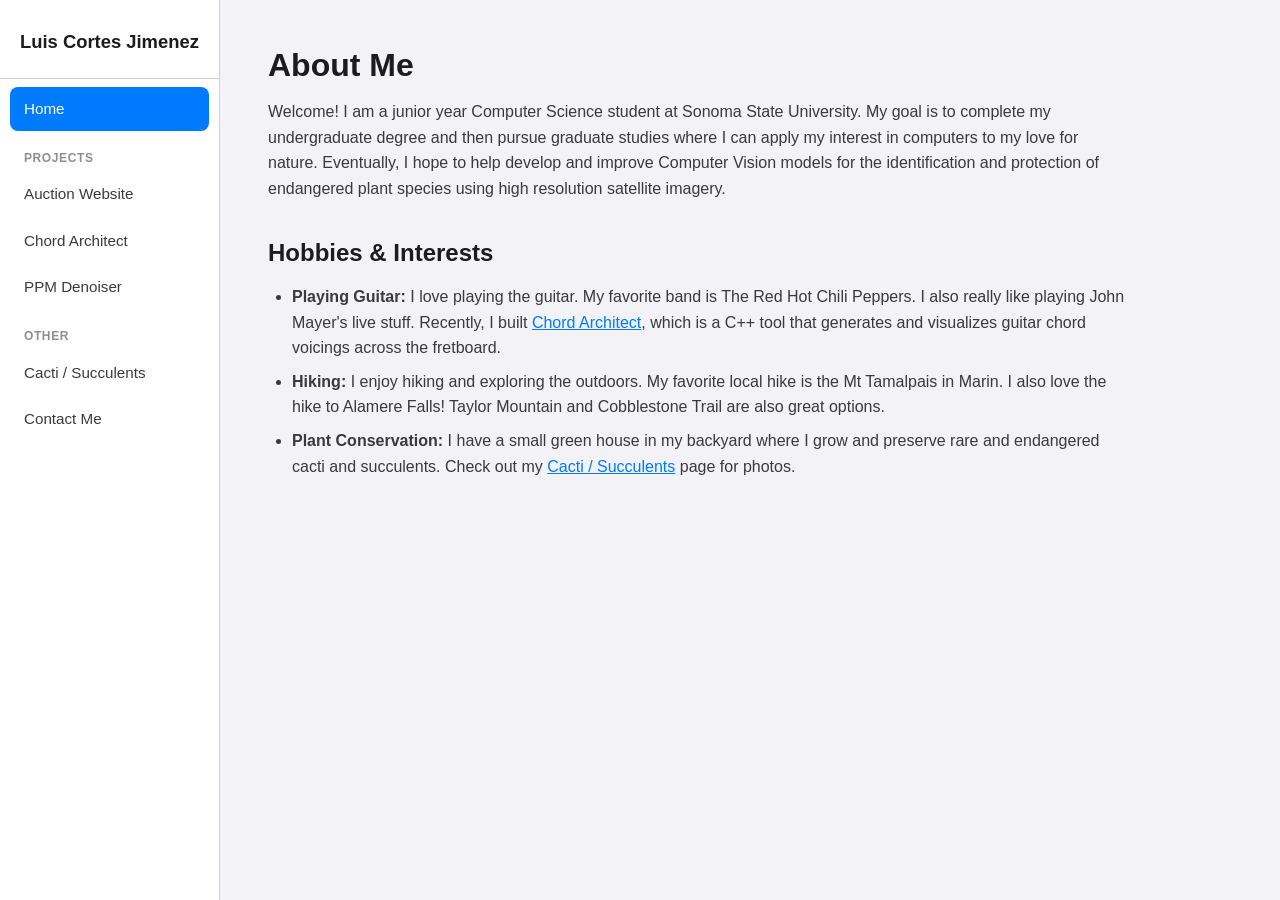
==== commit 97d77077: "Add read documentation button and update site pages" ====
--- a/index.html
+++ b/index.html
@@ -3,7 +3,7 @@
   <head>
     <meta charset="UTF-8">
     <meta name="viewport" content="width=device-width, initial-scale=1.0">
-    <title>Luis Cortes Portfolio</title>
+    <title>Luis Cortes Jimenez</title>
     <link rel="stylesheet" href="style.css">
   </head>
   <body>
@@ -11,24 +11,24 @@
       <div class="sidebar-header">Luis Cortes Jimenez</div>
       <nav>
         <a href="index.html" class="active">Home</a>
+        <span class="nav-label">Projects</span>
         <a href="auction-website.html">Auction Website</a>
         <a href="chordarchitect.html">Chord Architect</a>
         <a href="ppm-denoiser.html">PPM Denoiser</a>
+        <span class="nav-label">Other</span>
         <a href="cacti.html">Cacti / Succulents</a>
         <a href="contact.html">Contact Me</a>
       </nav>
     </aside>
 
     <main class="main-content">
-      <h1>Luis Cortes Jimenez Portfolio</h1>
-
-      <h2>About Me</h2>
+      <h1>About Me</h1>
       <p>Welcome! I am a junior year Computer Science student at Sonoma State University. My goal is to complete my undergraduate degree and then pursue graduate studies where I can apply my interest in computers to my love for nature. Eventually, I hope to help develop and improve Computer Vision models for the identification and protection of endangered plant species using high resolution satellite imagery. </p>
 
       <h2>Hobbies &amp; Interests</h2>
       <ul>
-        <li><strong>Playing Guitar:</strong> I love playing the guitar. I built <a href="https://github.com/luiscortesjimenez/guitar_chord_generator">Chord Architect</a>, a C++ tool that generates and visualizes guitar chord voicings across the fretboard.</li>
-        <li><strong>Hiking:</strong> I enjoy hiking and exploring the outdoors. My favorite local hike is the Mt Tamalpais in Marin. I also love the hike to Alamere Falls!</li>
+        <li><strong>Playing Guitar:</strong> I love playing the guitar. My favorite band is The Red Hot Chili Peppers. I also really like playing John Mayer's live stuff. Recently, I built <a href="https://github.com/luiscortesjimenez/guitar_chord_generator">Chord Architect</a>, which is a C++ tool that generates and visualizes guitar chord voicings across the fretboard.</li>
+        <li><strong>Hiking:</strong> I enjoy hiking and exploring the outdoors. My favorite local hike is the Mt Tamalpais in Marin. I also love the hike to Alamere Falls! Taylor Mountain and Cobblestone Trail are also great options.</li>
         <li><strong>Plant Conservation:</strong> I have a small green house in my backyard where I grow and preserve rare and endangered cacti and succulents. Check out my <a href="cacti.html">Cacti / Succulents</a> page for photos.</li>
       </ul>
     </main>
--- a/style.css
+++ b/style.css
@@ -62,6 +62,16 @@
 .sidebar nav a.active {
   background: #007aff;
   color: #fff;
+}
+
+.nav-label {
+  display: block;
+  padding: 16px 14px 4px;
+  font-size: 0.75rem;
+  font-weight: 600;
+  text-transform: uppercase;
+  letter-spacing: 0.05em;
+  color: #8e8e93;
 }
 
 /* ── Main content ── */
@@ -330,6 +340,10 @@
     margin-bottom: 4px;
   }
 
+  .nav-label {
+    padding: 8px 10px 2px;
+  }
+
   .main-content {
     margin-left: 0;
     padding: 24px 20px;
